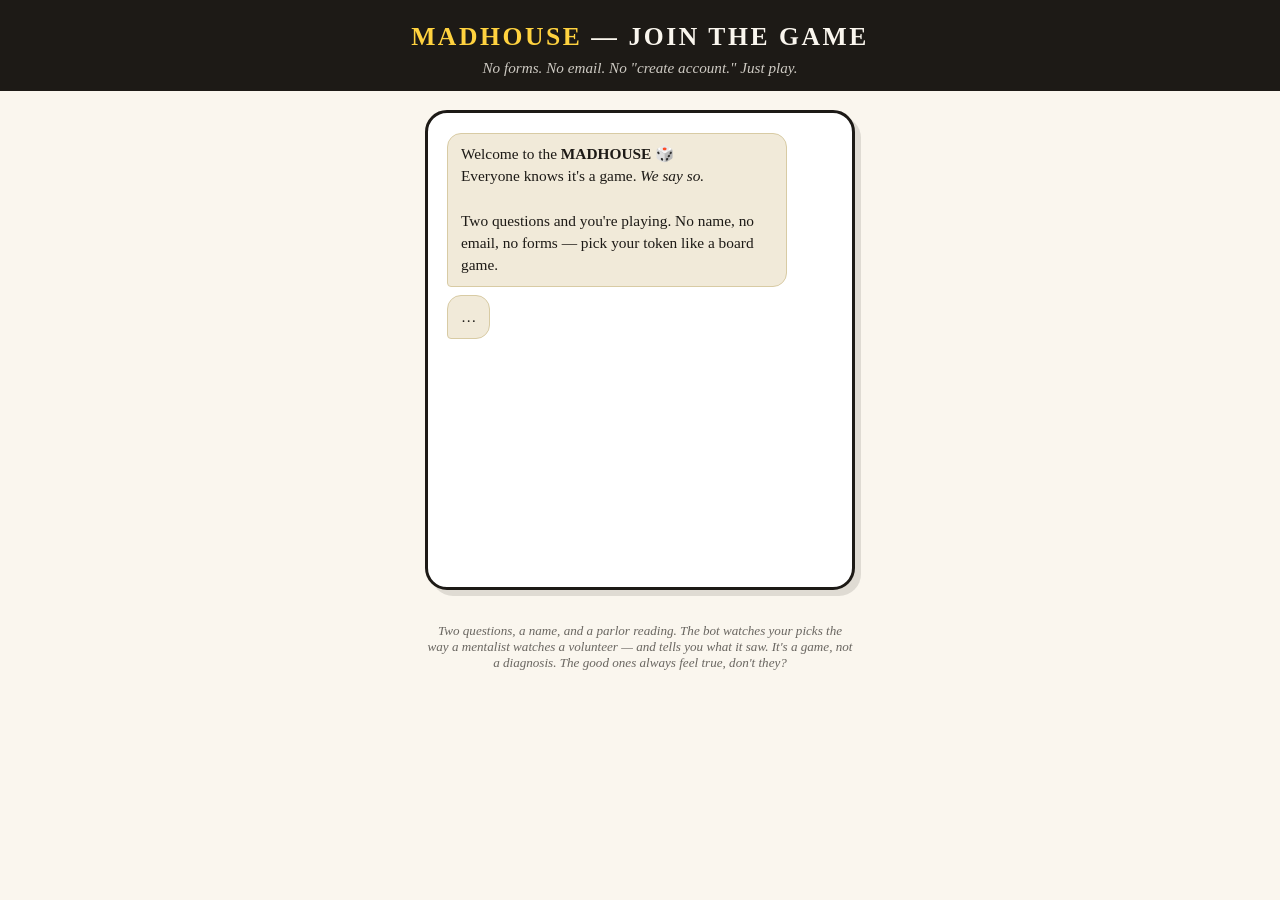
==== index.html @ 4885966a "MADHOUSE front end: join door + pocket" ====
<!DOCTYPE html>
<html lang="en">
<head>
<meta charset="utf-8">
<meta name="viewport" content="width=device-width, initial-scale=1">
<title>Join the MADHOUSE — pick your token</title>
<style>
  :root { --ink:#1d1a16; --paper:#faf6ee; --gold:#ffd23f; --blue:#1d4fa3; --purple:#7a3fb0; }
  * { box-sizing:border-box; }
  body { font-family: Georgia, serif; background:var(--paper); color:var(--ink); margin:0; min-height:100vh; display:flex; flex-direction:column; align-items:center; }
  header { background:var(--ink); color:var(--paper); width:100%; text-align:center; padding:1.4rem 1rem .9rem; }
  header h1 { margin:0; letter-spacing:.1em; font-size:1.6rem; } header h1 .mad { color:var(--gold); }
  header p { font-style:italic; opacity:.8; margin:.4rem 0 0; font-size:.95rem; }
  #phone { width:min(430px,94vw); background:#fff; border:3px solid var(--ink); border-radius:22px; margin:1.2rem 0; padding:1rem; box-shadow:6px 6px 0 rgba(29,26,22,.12); display:flex; flex-direction:column; min-height:480px; }
  #chat { flex:1; overflow-y:auto; display:flex; flex-direction:column; gap:.5rem; padding:.2rem; max-height:52vh; }
  .msg { max-width:88%; padding:.6rem .8rem; border-radius:14px; line-height:1.45; font-size:.96rem; }
  .bot { background:#f1ead9; border:1px solid #d8cba4; align-self:flex-start; border-bottom-left-radius:4px; }
  .me { background:var(--blue); color:#fff; align-self:flex-end; border-bottom-right-radius:4px; }
  .msg b.dot { color:var(--blue); }
  .msg .crystal { font-size:1.4rem; }
  #choices { display:flex; flex-wrap:wrap; gap:.5rem; padding:.6rem .2rem 0; min-height:3rem; }
  #choices button { font-family:inherit; font-size:1.02rem; border:2px solid var(--ink); background:#fff; border-radius:999px; padding:.5rem 1.1rem; cursor:pointer; }
  #choices button:hover { background:var(--gold); }
  #choices input { font-family:inherit; font-size:1rem; border:2px solid var(--ink); border-radius:999px; padding:.5rem 1rem; flex:1; min-width:140px; }
  .swatch { display:inline-block; width:1em; height:1em; border-radius:50%; margin-right:.3em; vertical-align:-.1em; border:1px solid #999; }
  #pocketBar { display:none; text-align:center; background:#eef4ff; border:2px dashed var(--blue); border-radius:12px; padding:.7rem; margin-top:.6rem; }
  #pocketBar .n { font-size:1.6rem; font-weight:bold; color:var(--blue); }
  #pocketBar .who { font-size:1.05rem; margin-bottom:.3rem; }
  .fine { font-size:.82rem; opacity:.65; text-align:center; max-width:460px; padding:0 1rem 2rem; font-style:italic; }
  a.enter { display:inline-block; margin-top:.5rem; background:var(--ink); color:#fff; padding:.6rem 1.2rem; border-radius:10px; text-decoration:none; }
</style>
</head>
<body>
<header>
  <h1><span class="mad">MADHOUSE</span> — JOIN THE GAME</h1>
  <p>No forms. No email. No "create account." Just play.</p>
</header>

<div id="phone">
  <div id="chat"></div>
  <div id="choices"></div>
  <div id="pocketBar">
    <div class="who" id="whoLine"></div>
    🟣 Your Pocket: <span class="n" id="pocketN">0</span> Dots<br>
    <span style="font-size:.85rem;opacity:.7">login saved automatically — that's you now</span><br>
    <a class="enter" href="pocket.html">Enter the Madhouse →</a>
  </div>
</div>
<p class="fine">Two questions, a name, and a parlor reading. The bot watches your picks the way a mentalist watches a volunteer — and tells you what it saw. It's a game, not a diagnosis. The good ones always feel true, don't they?</p>

<script>
(function(){
  "use strict";
  var chat = document.getElementById('chat');
  var choices = document.getElementById('choices');
  var state = { number:null, color:null, name:null, chrono:null, pocket:0, paceMs:null, _t0:0, id:null };

  // Back end: when served over http(s), talk to server.py; otherwise local demo.
  var API = (location.protocol === 'http:' || location.protocol === 'https:');

  var COLORS = { red:['🔴','#d33'], blue:['🔵','#1d4fa3'], green:['🟢','#2a8a2a'], purple:['🟣','#7a3fb0'] };
  var NUM_READ = {
    '1':'the <b>Forerunner</b> — first through the door, likes to lead the parade',
    '2':'the <b>Partner</b> — sees both sides, the one everyone wants on their team',
    '3':'the <b>Trickster</b> — sees the game inside the game, here for the fun'
  };
  var COL_READ = {
    red:'the <b>Spark</b> — acts first, feels everything at full volume',
    blue:'the <b>Deep</b> — calm water, notices what others miss',
    green:'the <b>Grower</b> — makes things live; people lean toward you',
    purple:'the <b>Mystery</b> — always suspected the world is weirder than it admits'
  };
  var NAME_SUGGEST = {
    red:['Big Boy','Blaze','Captain'],
    blue:['Sweetheart','Marina','Doc'],
    green:['Lucky','Ivy','Sprout'],
    purple:['Darling','Pixie','The Magician']
  };

  // returning player? login was saved automatically.
  try {
    var saved = JSON.parse(localStorage.getItem('madhouse_login') || 'null');
    if (saved && saved.name) {
      state = saved;
      var greet = function(){
        say('bot','Welcome back, <b>'+esc(saved.name)+'</b> '+COLORS[saved.color][0]+'<br>Your Pocket holds <b class="dot">'+state.pocket+' Dots</b>. The game kept your seat warm.');
        showPocket();
      };
      if (API && saved.id){
        fetch('/api/pocket?id='+encodeURIComponent(saved.id)).then(function(r){ return r.json(); }).then(function(p){
          if (p && typeof p.pocket === 'number'){
            state.pocket = p.pocket;
            try { localStorage.setItem('madhouse_login', JSON.stringify(state)); } catch(e){}
          }
          greet();
        }).catch(greet);
      } else greet();
      return;
    }
  } catch(e){}

  function esc(s){ return String(s).replace(/&/g,'&amp;').replace(/</g,'&lt;').replace(/>/g,'&gt;'); }
  function say(who, html, done){
    var d = document.createElement('div');
    d.className = 'msg ' + who;
    chat.appendChild(d);
    if (who === 'bot'){
      d.textContent = '…';
      setTimeout(function(){ d.innerHTML = html; chat.scrollTop = chat.scrollHeight; if(done) done(); }, 650);
    } else { d.innerHTML = html; chat.scrollTop = chat.scrollHeight; if(done) done(); }
  }
  function btn(label, next){
    var b = document.createElement('button');
    b.innerHTML = label;
    b.onclick = function(){ choices.innerHTML=''; say('me', label, next); };
    choices.appendChild(b);
  }
  function start(){
    say('bot', 'Welcome to the <b>MADHOUSE</b> 🎲<br>Everyone knows it\'s a game. <i>We say so.</i><br><br>Two questions and you\'re playing. No name, no email, no forms — pick your token like a board game.', function(){
      say('bot','Pick a number: <b>1, 2, or 3.</b>', function(){
        choices.innerHTML='';
        state._t0 = Date.now();
        ['1','2','3'].forEach(function(n){ btn(n, function(){ state.number=n; state.paceMs = Date.now()-state._t0; pickColor(); }); });
      });
    });
  }
  function pickColor(){
    say('bot','Choose a color:', function(){
      choices.innerHTML='';
      Object.keys(COLORS).forEach(function(c){
        btn('<span class="swatch" style="background:'+COLORS[c][1]+'"></span>'+c, function(){ state.color=c; pickName(); });
      });
    });
  }
  function pickName(){
    var sugg = NAME_SUGGEST[state.color];
    say('bot','Now — a name. The bot has a <i>feeling</i> about you... 🔮<br>Tap one, or write your own:', function(){
      choices.innerHTML='';
      sugg.forEach(function(nm){ btn('“'+nm+'”', function(){ state.name=nm; chrono(); }); });
      var inp = document.createElement('input');
      inp.placeholder = '✏️ my own name…';
      var go = document.createElement('button'); go.textContent = '✓';
      go.onclick = function(){
        var v = inp.value.trim();
        if(!v) return;
        choices.innerHTML='';
        say('me', esc(v), function(){ state.name=v; chrono(); });
      };
      inp.onkeydown = function(e){ if(e.key==='Enter') go.onclick(); };
      choices.appendChild(inp); choices.appendChild(go);
      inp.focus();
    });
  }
  var CHRONO_READ = {
    morning:'an <b>early bird</b> — first light is your element; steady hands, planners\' hours',
    afternoon:'a <b>golden-afternoon soul</b> — you come alive when the day hits its stride',
    night:'a <b>night owl</b> — your brain does its best plotting after dark'
  };
  function chrono(){
    say('bot','Last one — when do you feel most alive?', function(){
      choices.innerHTML='';
      [['🌅 early morning','morning'],['🌇 golden afternoon','afternoon'],['🌃 deep night','night']].forEach(function(o){
        btn(o[0], function(){ state.chrono=o[1]; reading(); });
      });
    });
  }
  function reading(){
    var e = COLORS[state.color][0];
    var secs = Math.max(1, Math.round((state.paceMs||3000)/1000));
    var paceLine = (state.paceMs||3000) < 5000
      ? 'You picked your number in '+secs+' second'+(secs===1?'':'s')+' — <b>decisive</b>.'
      : 'You took your time over the number — <b>deliberate</b>, reading the room first.';
    say('bot','<span class="crystal">🔮</span> The bot closes its eyes...<br><br>You picked <b>'+state.number+'</b> — '+NUM_READ[state.number]+'.<br><br>'+e+' '+state.color+' — the color station is <i>pure theater</i>, and you wear it beautifully. (In the old workshop tongue: '+COL_READ[state.color]+'.)<br><br>'+paceLine+'<br><br>And '+CHRONO_READ[state.chrono]+' — that one\'s real, a small true thing.<br><br>You named yourself <b>'+esc(state.name)+'</b> — that\'s you telling me exactly how you want to be seen, and I am honored to comply.', function(){
      say('bot','Hey '+esc(state.name)+' — you\'re part of the <b>clan</b> now. You\'re almost there, and we\'re going to get you there. Welcome to the family. 💛<br><br>This clan is generous, kind-hearted, intuitive, sweet, gentle, and wondrous. We extend ourselves to each other — and to strangers. We carry love for ourselves, love for each other, love for humanity. Open. That\'s how we know our own, and that\'s what keeps the game from ever straying.', function(){
      say('bot','<i>(It\'s a parlor game, not a diagnosis — the color bit is theater, the rest is you. The good ones always feel true, don\'t they?)</i>', function(){
        var land = function(pocket, giftNote){
          state.pocket = pocket;
          try { localStorage.setItem('madhouse_login', JSON.stringify(state)); } catch(e2){}
          showPocket();
          say('bot','<b class="dot">'+state.pocket+' Welcome Dots</b> just landed in your Pocket — from the Pool, free, no catch.'+giftNote+' Your login saved itself; that\'s you now.<br><br>Three rules, then go play:<br>1️⃣ Fixed supply — nothing is printed, ever.<br>2️⃣ Price List: chocolate 10, t-shirt 100, fire engine 200.<br>3️⃣ Ask above the reference and the excess becomes <b>The Donation</b>.', function(){
            generosity();
          });
        };
        var landLocal = function(){
          var gifts = [];
          try { gifts = JSON.parse(localStorage.getItem('madhouse_gifts') || '[]'); } catch(e2){}
          var giftExtra = 0, giftNote = '';
          if (gifts.length){
            var g = gifts.shift();
            giftExtra = 5;
            try { localStorage.setItem('madhouse_gifts', JSON.stringify(gifts)); } catch(e3){}
            giftNote = '<br><br>🌱 <b>'+esc(g.from)+'</b> passed 5 Dots to you before you even arrived — a hello from a stranger. That\'s the clan.';
          }
          land(100 + giftExtra, giftNote);
        };
        if (API){
          fetch('/api/join',{method:'POST',headers:{'Content-Type':'application/json'},
            body:JSON.stringify({number:state.number,color:state.color,name:state.name,chrono:state.chrono})})
          .then(function(r){ if(!r.ok) throw new Error('join-failed'); return r.json(); })
          .then(function(j){
            state.id = j.id;
            var giftNote = (j.gift && j.gift.from)
              ? '<br><br>🌱 <b>'+esc(j.gift.from)+'</b> passed 5 Dots to you before you even arrived — a hello from a stranger. That\'s the clan.' : '';
            land(j.pocket, giftNote);
          }).catch(landLocal);
        } else landLocal();
      });
      });
    });
  }
  function mapOptIn(){
    say('bot','One more — <i>optional</i>, only if you want it.<br><br>The clan keeps a <b>living map</b>: every light is a player who chose to be seen. Game name and a rough region — a city is plenty, nothing exact. Markers are scattered on purpose; nobody sees your pocket, nobody sees you.<br><br>Want a light on the map?', function(){
      choices.innerHTML='';
      btn('🗺️ Yes — put me on the map', function(){
        say('bot','What rough region should your light shine from? (a city is plenty — e.g. Lyon, Berlin)', function(){
          choices.innerHTML='';
          var inp = document.createElement('input');
          inp.placeholder = '✏️ my region…';
          var go = document.createElement('button'); go.textContent = '✓';
          var submit = function(){
            var v = inp.value.trim().slice(0,40);
            choices.innerHTML='';
            if(!v){ say('bot','Skipped — no light, no problem. 💛<br><br>Enter the Madhouse. 👇'); return; }
            say('me', esc(v), function(){
              var finish = function(){ say('bot','🗺️ Done — your light is on the map.<br><br>Enter the Madhouse. 👇'); };
              if (API && state.id){
                fetch('/api/presence',{method:'POST',headers:{'Content-Type':'application/json'},
                  body:JSON.stringify({id:state.id, region:v})}).then(finish).catch(finish);
              } else finish();
            });
          };
          go.onclick = submit;
          inp.onkeydown = function(e){ if(e.key==='Enter') submit(); };
          choices.appendChild(inp); choices.appendChild(go);
          inp.focus();
        });
      });
      btn('Skip', function(){
        say('bot','No light, no problem — you\'re in either way. 💛<br><br>Enter the Madhouse. 👇');
      });
    });
  }
  function generosity(){
    say('bot','One tradition before you go in — <i>entirely</i> your call.<br><br>The Pool just welcomed you with '+state.pocket+' Dots. Players pass 5 to the next newcomer who walks in — a small hello from you, before you\'ve even met them.<br><br>Want to?', function(){
      choices.innerHTML='';
      btn('🎁 Yes — pass 5 Dots', function(){
        var done = function(){
          showPocket();
          say('bot','🎁 Done. 5 Dots leave your Pocket — the next player who walks in gets a little extra, with your name on it.<br><br>Generous. Kind-hearted. Open. Willing to extend yourself to someone you haven\'t met — including the stranger you\'ll be tomorrow.<br><br>That\'s the clan, '+esc(state.name)+'. That\'s how we know our own. 💛', function(){ mapOptIn(); });
        };
        var doneLocal = function(){
          state.pocket -= 5;
          try {
            localStorage.setItem('madhouse_login', JSON.stringify(state));
            var gifts = JSON.parse(localStorage.getItem('madhouse_gifts') || '[]');
            gifts.push({from: state.name});
            localStorage.setItem('madhouse_gifts', JSON.stringify(gifts));
          } catch(e2){}
          done();
        };
        if (API && state.id){
          fetch('/api/gift',{method:'POST',headers:{'Content-Type':'application/json'},
            body:JSON.stringify({id:state.id})})
          .then(function(r){ if(!r.ok) throw new Error('gift-failed'); return r.json(); })
          .then(function(j){
            state.pocket = j.pocket;
            try { localStorage.setItem('madhouse_login', JSON.stringify(state)); } catch(e2){}
            done();
          }).catch(doneLocal);
        } else doneLocal();
      });
      btn('Not right now', function(){
        say('bot','No pressure at all, '+esc(state.name)+' — the Dots are yours, all '+state.pocket+'. Generosity can\'t be taxed, only offered.<br><br>The door\'s open either way. Welcome to the family. 💛', function(){ mapOptIn(); });
      });
    });
  }
  function showPocket(){
    document.getElementById('pocketN').textContent = state.pocket;
    document.getElementById('whoLine').innerHTML = '<b>'+esc(state.name)+'</b> — Player '+state.number+', '+COLORS[state.color][0]+' '+state.color;
    document.getElementById('pocketBar').style.display = 'block';
  }
  start();
})();
</script>
</body>
</html>
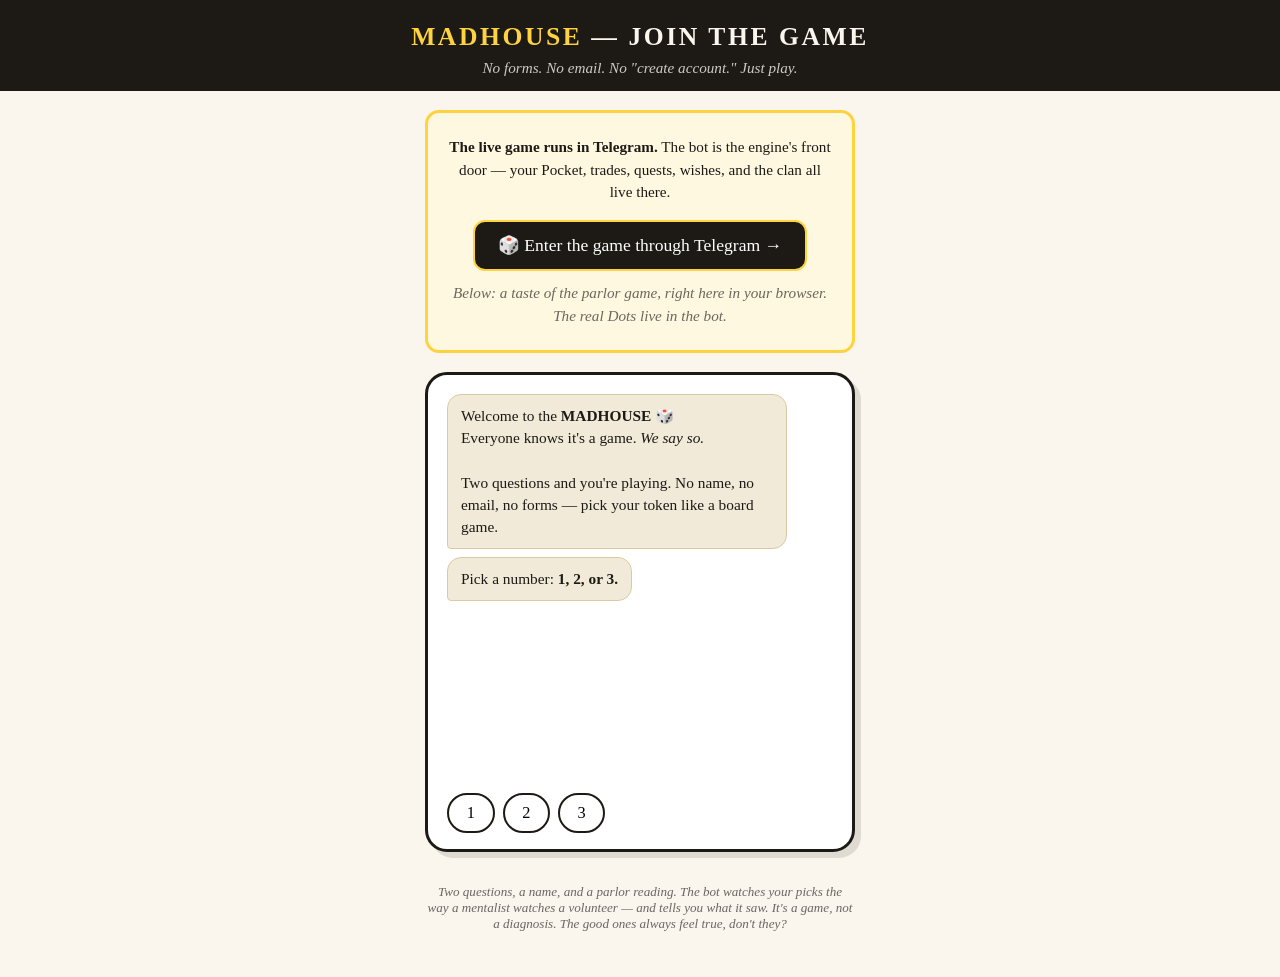
==== commit 17975881: "Front door: route play through the Telegram bot, token-only trade box, engine-ready config" ====
--- a/index.html
+++ b/index.html
@@ -28,6 +28,11 @@
   #pocketBar .who { font-size:1.05rem; margin-bottom:.3rem; }
   .fine { font-size:.82rem; opacity:.65; text-align:center; max-width:460px; padding:0 1rem 2rem; font-style:italic; }
   a.enter { display:inline-block; margin-top:.5rem; background:var(--ink); color:#fff; padding:.6rem 1.2rem; border-radius:10px; text-decoration:none; }
+  .frontdoor { width:min(430px,94vw); background:#fff8e1; border:3px solid var(--gold); border-radius:14px; margin:1.2rem 0 0; padding:1rem 1.2rem; text-align:center; }
+  .frontdoor p { font-size:.95rem; line-height:1.5; margin:.4rem 0; }
+  a.bigdoor { display:inline-block; margin:.6rem 0 .3rem; background:var(--ink); color:#fff; font-size:1.1rem; padding:.8rem 1.4rem; border-radius:12px; text-decoration:none; border:2px solid var(--gold); }
+  a.bigdoor:hover { background:#3a342c; }
+  .taste { font-size:.82rem; opacity:.65; font-style:italic; text-align:center; max-width:460px; padding:.4rem 1rem 0; }
 </style>
 </head>
 <body>
@@ -35,6 +40,12 @@
   <h1><span class="mad">MADHOUSE</span> — JOIN THE GAME</h1>
   <p>No forms. No email. No "create account." Just play.</p>
 </header>
+
+<div class="frontdoor">
+  <p><b>The live game runs in Telegram.</b> The bot is the engine's front door — your Pocket, trades, quests, wishes, and the clan all live there.</p>
+  <a class="bigdoor" href="https://t.me/Zorbianbot?start=poster">🎲 Enter the game through Telegram →</a>
+  <p class="taste" style="max-width:none;padding:0">Below: a taste of the parlor game, right here in your browser. The real Dots live in the bot.</p>
+</div>
 
 <div id="phone">
   <div id="chat"></div>
@@ -55,8 +66,14 @@
   var choices = document.getElementById('choices');
   var state = { number:null, color:null, name:null, chrono:null, pocket:0, paceMs:null, _t0:0, id:null };
 
-  // Back end: when served over http(s), talk to server.py; otherwise local demo.
-  var API = (location.protocol === 'http:' || location.protocol === 'https:');
+  // Back end wiring — see README.md ("Cutover").
+  //   Phase A (default): ENGINE_API_URL = '' → bot-routing mode. The live game runs in
+  //     Telegram (@Zorbianbot); this page is a front door + parlor demo. No engine calls.
+  //   Phase B: set ENGINE_API_URL to the public engine base URL (e.g. 'https://engine.example')
+  //     once the engine has a public HTTPS home — the page then talks to the engine directly.
+  var ENGINE_API_URL = '';
+  var API = !!ENGINE_API_URL;
+  function api(path){ return ENGINE_API_URL + path; }
 
   var COLORS = { red:['🔴','#d33'], blue:['🔵','#1d4fa3'], green:['🟢','#2a8a2a'], purple:['🟣','#7a3fb0'] };
   var NUM_READ = {
@@ -87,7 +104,7 @@
         showPocket();
       };
       if (API && saved.id){
-        fetch('/api/pocket?id='+encodeURIComponent(saved.id)).then(function(r){ return r.json(); }).then(function(p){
+        fetch(api('/api/pocket?id='+encodeURIComponent(saved.id))).then(function(r){ return r.json(); }).then(function(p){
           if (p && typeof p.pocket === 'number'){
             state.pocket = p.pocket;
             try { localStorage.setItem('madhouse_login', JSON.stringify(state)); } catch(e){}
@@ -194,7 +211,7 @@
           land(100 + giftExtra, giftNote);
         };
         if (API){
-          fetch('/api/join',{method:'POST',headers:{'Content-Type':'application/json'},
+          fetch(api('/api/join'),{method:'POST',headers:{'Content-Type':'application/json'},
             body:JSON.stringify({number:state.number,color:state.color,name:state.name,chrono:state.chrono})})
           .then(function(r){ if(!r.ok) throw new Error('join-failed'); return r.json(); })
           .then(function(j){
@@ -224,7 +241,7 @@
             say('me', esc(v), function(){
               var finish = function(){ say('bot','🗺️ Done — your light is on the map.<br><br>Enter the Madhouse. 👇'); };
               if (API && state.id){
-                fetch('/api/presence',{method:'POST',headers:{'Content-Type':'application/json'},
+                fetch(api('/api/presence'),{method:'POST',headers:{'Content-Type':'application/json'},
                   body:JSON.stringify({id:state.id, region:v})}).then(finish).catch(finish);
               } else finish();
             });
@@ -259,7 +276,7 @@
           done();
         };
         if (API && state.id){
-          fetch('/api/gift',{method:'POST',headers:{'Content-Type':'application/json'},
+          fetch(api('/api/gift'),{method:'POST',headers:{'Content-Type':'application/json'},
             body:JSON.stringify({id:state.id})})
           .then(function(r){ if(!r.ok) throw new Error('gift-failed'); return r.json(); })
           .then(function(j){
